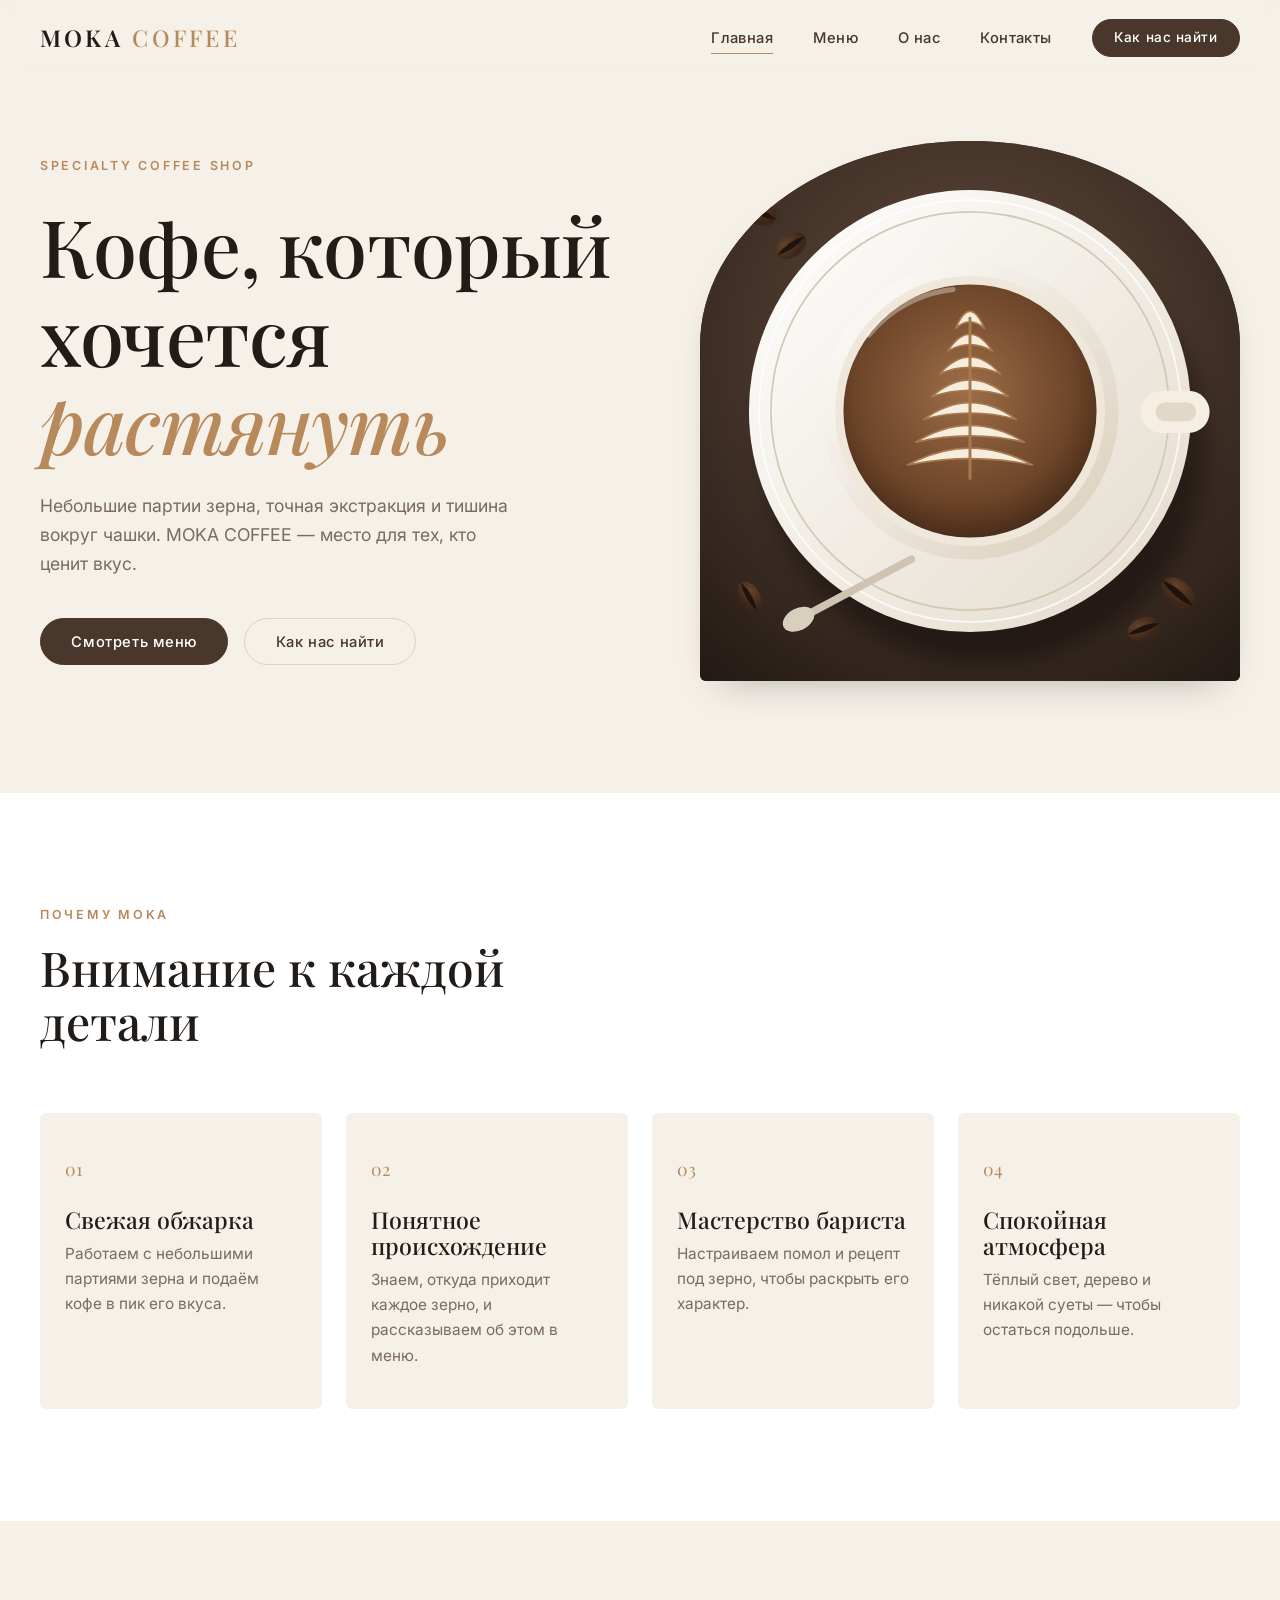
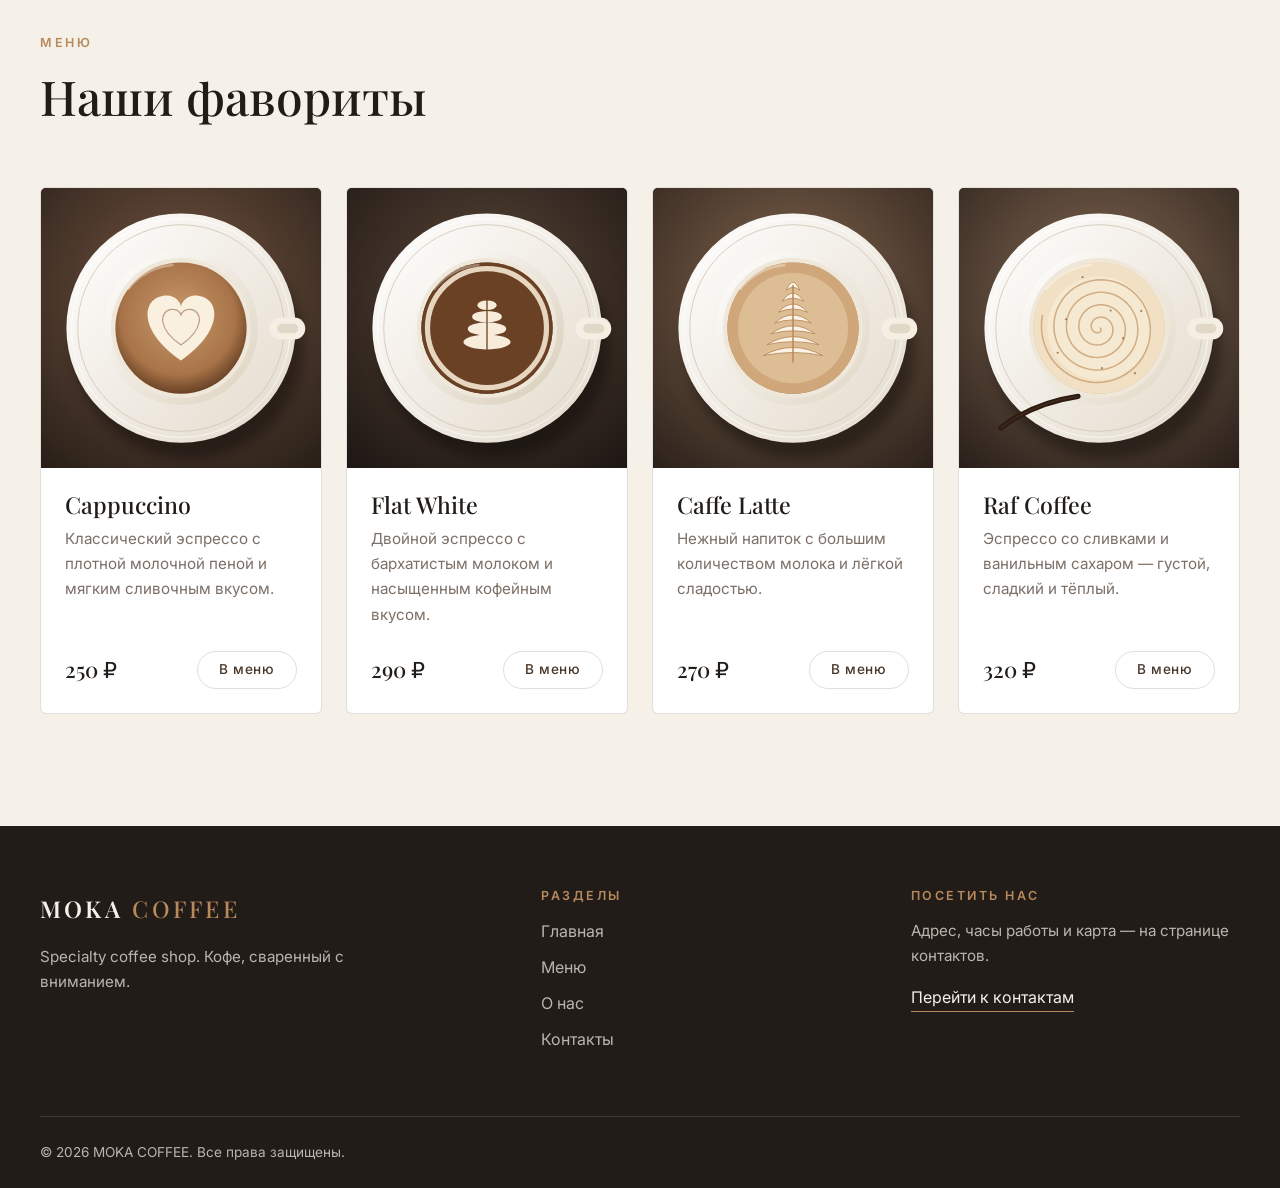
==== index.html @ dadce704 "Initial commit" ====
<!DOCTYPE html>
<html lang="ru">
<head>
  <meta charset="UTF-8">
  <meta name="viewport" content="width=device-width, initial-scale=1">
  <title>MOKA COFFEE — specialty coffee shop</title>
  <meta name="description" content="MOKA COFFEE — кофейня specialty-кофе: свежая обжарка, внимательные бариста и спокойная атмосфера.">
  <meta name="theme-color" content="#F5F0E8">
  <link rel="preconnect" href="https://fonts.googleapis.com">
  <link rel="preconnect" href="https://fonts.gstatic.com" crossorigin>
  <link href="https://fonts.googleapis.com/css2?family=Inter:wght@400;500;600&family=Playfair+Display:ital,wght@0,500;0,600;1,500&display=swap" rel="stylesheet">
  <link rel="stylesheet" href="css/style.css">
  <script src="js/main.js" defer></script>
</head>
<body>
  <a class="skip-link" href="#main">Перейти к содержимому</a>

  <header class="site-header" id="site-header">
    <div class="container header__inner">
      <a class="logo" href="index.html" aria-label="MOKA COFFEE — на главную">MOKA<span>COFFEE</span></a>

      <button class="nav-toggle" id="nav-toggle" type="button" aria-expanded="false" aria-controls="site-nav" aria-label="Открыть меню навигации">
        <span class="nav-toggle__bar" aria-hidden="true"></span>
        <span class="nav-toggle__bar" aria-hidden="true"></span>
      </button>

      <nav class="site-nav" id="site-nav" aria-label="Основная навигация">
        <ul class="site-nav__list">
          <li><a class="site-nav__link" href="index.html" aria-current="page">Главная</a></li>
          <li><a class="site-nav__link" href="menu.html">Меню</a></li>
          <li><a class="site-nav__link" href="about.html">О нас</a></li>
          <li><a class="site-nav__link" href="contacts.html">Контакты</a></li>
        </ul>
        <a class="btn btn--small site-nav__cta" href="contacts.html">Как нас найти</a>
      </nav>
    </div>
  </header>

  <main id="main">
    <section class="hero" aria-labelledby="hero-title">
      <div class="container hero__inner">
        <div class="hero__content">
          <p class="eyebrow hero__anim hero__anim--0">Specialty coffee shop</p>
          <h1 class="hero__title hero__anim hero__anim--1" id="hero-title">Кофе, который<br>хочется <em>растянуть</em></h1>
          <p class="hero__text hero__anim hero__anim--2">Небольшие партии зерна, точная экстракция и тишина вокруг чашки. MOKA COFFEE — место для тех, кто ценит вкус.</p>
          <div class="hero__actions hero__anim hero__anim--3">
            <a class="btn" href="menu.html">Смотреть меню</a>
            <a class="btn btn--ghost" href="contacts.html">Как нас найти</a>
          </div>
        </div>
        <figure class="hero__media hero__anim hero__anim--2">
          <img src="assets/images/hero-coffee.svg" width="640" height="640" alt="Чашка кофе с латте-артом, вид сверху" fetchpriority="high">
        </figure>
      </div>
    </section>

    <section class="section features" aria-labelledby="features-title">
      <div class="container">
        <header class="section__head" data-reveal>
          <p class="eyebrow">Почему MOKA</p>
          <h2 class="section__title" id="features-title">Внимание к каждой детали</h2>
        </header>

        <ul class="features__grid">
          <li class="feature-card" data-reveal>
            <span class="feature-card__num" aria-hidden="true">01</span>
            <h3 class="feature-card__title">Свежая обжарка</h3>
            <p class="feature-card__text">Работаем с небольшими партиями зерна и подаём кофе в пик его вкуса.</p>
          </li>
          <li class="feature-card" data-reveal>
            <span class="feature-card__num" aria-hidden="true">02</span>
            <h3 class="feature-card__title">Понятное происхождение</h3>
            <p class="feature-card__text">Знаем, откуда приходит каждое зерно, и рассказываем об этом в меню.</p>
          </li>
          <li class="feature-card" data-reveal>
            <span class="feature-card__num" aria-hidden="true">03</span>
            <h3 class="feature-card__title">Мастерство бариста</h3>
            <p class="feature-card__text">Настраиваем помол и рецепт под зерно, чтобы раскрыть его характер.</p>
          </li>
          <li class="feature-card" data-reveal>
            <span class="feature-card__num" aria-hidden="true">04</span>
            <h3 class="feature-card__title">Спокойная атмосфера</h3>
            <p class="feature-card__text">Тёплый свет, дерево и никакой суеты — чтобы остаться подольше.</p>
          </li>
        </ul>
      </div>
    </section>

    <section class="section favorites" aria-labelledby="favorites-title">
      <div class="container">
        <header class="section__head" data-reveal>
          <p class="eyebrow">Меню</p>
          <h2 class="section__title" id="favorites-title">Наши фавориты</h2>
        </header>

        <ul class="favorites__grid">
          <li class="drink-card" data-reveal>
            <figure class="drink-card__media">
              <img src="assets/images/cappuccino.svg" width="480" height="480" loading="lazy" alt="Капучино с сердечком из молочной пены, вид сверху">
            </figure>
            <div class="drink-card__body">
              <h3 class="drink-card__title">Cappuccino</h3>
              <p class="drink-card__text">Классический эспрессо с плотной молочной пеной и мягким сливочным вкусом.</p>
              <div class="drink-card__footer">
                <p class="drink-card__price"><span class="visually-hidden">Цена: </span>250&nbsp;₽</p>
                <a class="btn btn--small btn--ghost" href="menu.html" aria-label="В меню: Cappuccino">В меню</a>
              </div>
            </div>
          </li>
          <li class="drink-card" data-reveal>
            <figure class="drink-card__media">
              <img src="assets/images/flat-white.svg" width="480" height="480" loading="lazy" alt="Флэт уайт с тюльпаном из молочной пены, вид сверху">
            </figure>
            <div class="drink-card__body">
              <h3 class="drink-card__title">Flat White</h3>
              <p class="drink-card__text">Двойной эспрессо с бархатистым молоком и насыщенным кофейным вкусом.</p>
              <div class="drink-card__footer">
                <p class="drink-card__price"><span class="visually-hidden">Цена: </span>290&nbsp;₽</p>
                <a class="btn btn--small btn--ghost" href="menu.html" aria-label="В меню: Flat White">В меню</a>
              </div>
            </div>
          </li>
          <li class="drink-card" data-reveal>
            <figure class="drink-card__media">
              <img src="assets/images/caffe-latte.svg" width="480" height="480" loading="lazy" alt="Кофе латте с рисунком из молочной пены, вид сверху">
            </figure>
            <div class="drink-card__body">
              <h3 class="drink-card__title">Caffe Latte</h3>
              <p class="drink-card__text">Нежный напиток с большим количеством молока и лёгкой сладостью.</p>
              <div class="drink-card__footer">
                <p class="drink-card__price"><span class="visually-hidden">Цена: </span>270&nbsp;₽</p>
                <a class="btn btn--small btn--ghost" href="menu.html" aria-label="В меню: Caffe Latte">В меню</a>
              </div>
            </div>
          </li>
          <li class="drink-card" data-reveal>
            <figure class="drink-card__media">
              <img src="assets/images/raf-coffee.svg" width="480" height="480" loading="lazy" alt="Раф кофе со сливочной пеной и ванилью, вид сверху">
            </figure>
            <div class="drink-card__body">
              <h3 class="drink-card__title">Raf Coffee</h3>
              <p class="drink-card__text">Эспрессо со сливками и ванильным сахаром — густой, сладкий и тёплый.</p>
              <div class="drink-card__footer">
                <p class="drink-card__price"><span class="visually-hidden">Цена: </span>320&nbsp;₽</p>
                <a class="btn btn--small btn--ghost" href="menu.html" aria-label="В меню: Raf Coffee">В меню</a>
              </div>
            </div>
          </li>
        </ul>
      </div>
    </section>
  </main>

  <footer class="site-footer">
    <div class="container footer__grid">
      <div class="footer__brand">
        <a class="logo logo--light" href="index.html" aria-label="MOKA COFFEE — на главную">MOKA<span>COFFEE</span></a>
        <p class="footer__text">Specialty coffee shop. Кофе, сваренный с вниманием.</p>
      </div>
      <nav class="footer__nav" aria-label="Навигация в подвале">
        <h2 class="footer__title">Разделы</h2>
        <ul class="footer__list">
          <li><a href="index.html">Главная</a></li>
          <li><a href="menu.html">Меню</a></li>
          <li><a href="about.html">О нас</a></li>
          <li><a href="contacts.html">Контакты</a></li>
        </ul>
      </nav>
      <div class="footer__contact">
        <h2 class="footer__title">Посетить нас</h2>
        <p class="footer__text">Адрес, часы работы и карта — на странице контактов.</p>
        <a class="footer__link" href="contacts.html">Перейти к контактам</a>
      </div>
    </div>
    <div class="container footer__bottom">
      <p>&copy; 2026 MOKA COFFEE. Все права защищены.</p>
    </div>
  </footer>
</body>
</html>
---- css/style.css ----
/* ==========================================================
   MOKA COFFEE — общая дизайн-система
   1. Токены  2. Базовые стили  3. Компоненты  4. Шапка
   5. Hero  6. Преимущества, фавориты, меню, корзина  7. Подвал  8. Адаптив
   ========================================================== */

/* 1. Токены */
:root {
  --color-bg: #F5F0E8;
  --color-primary: #49372B;
  --color-dark: #211C18;
  --color-accent: #B8895B;
  --color-white: #FFFFFF;
  --color-muted: rgba(73, 55, 43, 0.72);
  --color-line: rgba(73, 55, 43, 0.16);
  --color-error: #9B3B2E;

  --font-heading: "Playfair Display", Georgia, serif;
  --font-body: "Inter", system-ui, -apple-system, "Segoe UI", sans-serif;

  --space-1: 0.5rem;
  --space-2: 1rem;
  --space-3: 1.5rem;
  --space-4: 2.5rem;
  --space-5: 4rem;
  --space-6: 7rem;

  --radius: 6px;
  --container: 1200px;
  --header-h: 76px;
  --ease: cubic-bezier(0.22, 0.61, 0.36, 1);
  --shadow-soft: 0 18px 40px -22px rgba(33, 28, 24, 0.35);
}

/* 2. Базовые стили */
*, *::before, *::after { box-sizing: border-box; }

html { scroll-behavior: smooth; scroll-padding-top: var(--header-h); }

body {
  margin: 0;
  font-family: var(--font-body);
  font-size: 1rem;
  line-height: 1.65;
  color: var(--color-primary);
  background: var(--color-bg);
  -webkit-font-smoothing: antialiased;
}

body.nav-open,
body.cart-open { overflow: hidden; }

img { display: block; max-width: 100%; height: auto; }
ul { margin: 0; padding: 0; list-style: none; }
h1, h2, h3, p, figure { margin: 0; }
a { color: inherit; text-decoration: none; }

h1, h2, h3 {
  font-family: var(--font-heading);
  font-weight: 500;
  line-height: 1.12;
  color: var(--color-dark);
}

:focus-visible {
  outline: 2px solid var(--color-accent);
  outline-offset: 3px;
  border-radius: 2px;
}

.container {
  width: min(100% - 2.5rem, var(--container));
  margin-inline: auto;
}

.skip-link {
  position: absolute;
  left: var(--space-2);
  top: -4rem;
  z-index: 200;
  padding: 0.7rem 1.1rem;
  background: var(--color-dark);
  color: var(--color-white);
  border-radius: var(--radius);
  transition: top 0.2s var(--ease);
}
.skip-link:focus { top: var(--space-2); }

/* 3. Компоненты */
.visually-hidden {
  position: absolute;
  width: 1px;
  height: 1px;
  margin: -1px;
  padding: 0;
  overflow: hidden;
  clip-path: inset(50%);
  white-space: nowrap;
  border: 0;
}

.eyebrow {
  font-size: 0.78rem;
  font-weight: 600;
  letter-spacing: 0.22em;
  text-transform: uppercase;
  color: var(--color-accent);
}

.btn {
  display: inline-flex;
  align-items: center;
  justify-content: center;
  padding: 0.95rem 1.9rem;
  font: 500 0.92rem/1 var(--font-body);
  letter-spacing: 0.04em;
  color: var(--color-white);
  background: var(--color-primary);
  border: 1px solid var(--color-primary);
  border-radius: 999px;
  cursor: pointer;
  transition: background-color 0.3s var(--ease), border-color 0.3s var(--ease), color 0.3s var(--ease), transform 0.3s var(--ease);
}
.btn:hover { background: var(--color-dark); border-color: var(--color-dark); transform: translateY(-2px); }

.btn--ghost { color: var(--color-primary); background: transparent; border-color: var(--color-line); }
.btn--ghost:hover { color: var(--color-white); background: var(--color-primary); border-color: var(--color-primary); }

.btn--small { padding: 0.7rem 1.35rem; font-size: 0.85rem; }
.btn--block { width: 100%; }
.btn.is-added { color: var(--color-dark); background: var(--color-accent); border-color: var(--color-accent); }

.link-button {
  padding: 0.5rem;
  font: 500 0.88rem/1.2 var(--font-body);
  color: var(--color-muted);
  text-decoration: underline;
  text-underline-offset: 3px;
  background: none;
  border: 0;
  cursor: pointer;
  transition: color 0.3s var(--ease);
}
.link-button:hover { color: var(--color-dark); }

.section { padding-block: var(--space-6); }
.section__head { max-width: 34rem; margin-bottom: var(--space-5); }
.section__title { margin-top: var(--space-2); font-size: clamp(2rem, 4vw, 3rem); }

/* Появление при прокрутке (класс .js ставит main.js) */
.js [data-reveal] {
  opacity: 0;
  transform: translateY(24px);
  transition: opacity 0.8s var(--ease), transform 0.8s var(--ease);
}
.js [data-reveal].is-visible {
  opacity: 1;
  transform: none;
  transition: opacity 0.8s var(--ease), transform 0.4s var(--ease), border-color 0.4s var(--ease), box-shadow 0.4s var(--ease);
}

/* 4. Шапка */
.site-header {
  position: sticky;
  top: 0;
  z-index: 100;
  background: rgba(245, 240, 232, 0.96);
  border-bottom: 1px solid transparent;
  transition: border-color 0.3s var(--ease), box-shadow 0.3s var(--ease);
}
/* backdrop-filter создаёт containing block для fixed-потомков, поэтому только на десктопе (там мобильного оверлея нет) */
@media (min-width: 861px) {
  .site-header {
    background: rgba(245, 240, 232, 0.88);
    backdrop-filter: blur(10px);
    -webkit-backdrop-filter: blur(10px);
  }
}
.site-header.is-scrolled { border-bottom-color: var(--color-line); box-shadow: 0 8px 24px -20px rgba(33, 28, 24, 0.4); }

.header__inner {
  display: flex;
  align-items: center;
  justify-content: space-between;
  min-height: var(--header-h);
}

.logo {
  font-family: var(--font-heading);
  font-size: 1.45rem;
  font-weight: 600;
  letter-spacing: 0.14em;
  color: var(--color-dark);
  margin-right: auto;
}
.logo span { margin-left: 0.4em; font-weight: 500; color: var(--color-accent); }
.logo--light { color: var(--color-bg); }

.site-nav { display: flex; align-items: center; gap: var(--space-4); }
.site-nav__list { display: flex; gap: var(--space-4); }

.site-nav__link {
  position: relative;
  padding-block: 0.4rem;
  font-size: 0.92rem;
  font-weight: 500;
  letter-spacing: 0.03em;
}
.site-nav__link::after {
  content: "";
  position: absolute;
  left: 0; right: 0; bottom: 0;
  height: 1px;
  background: var(--color-accent);
  transform: scaleX(0);
  transform-origin: left;
  transition: transform 0.35s var(--ease);
}
.site-nav__link:hover::after,
.site-nav__link[aria-current="page"]::after { transform: scaleX(1); }

.nav-toggle {
  display: none;
  position: relative;
  z-index: 120;
  width: 44px;
  height: 44px;
  padding: 0;
  background: transparent;
  border: 0;
  cursor: pointer;
}
.nav-toggle__bar {
  position: absolute;
  left: 11px;
  width: 22px;
  height: 2px;
  background: var(--color-dark);
  transition: transform 0.35s var(--ease);
}
.nav-toggle__bar:nth-child(1) { top: 17px; }
.nav-toggle__bar:nth-child(2) { top: 25px; }
.nav-toggle[aria-expanded="true"] .nav-toggle__bar:nth-child(1) { transform: translateY(4px) rotate(45deg); }
.nav-toggle[aria-expanded="true"] .nav-toggle__bar:nth-child(2) { transform: translateY(-4px) rotate(-45deg); }

/* 5. Hero */
.hero { padding-block: var(--space-5) var(--space-6); }

.hero__inner {
  display: grid;
  grid-template-columns: 1.05fr 0.95fr;
  align-items: center;
  gap: var(--space-5);
}

.hero__title { margin-top: var(--space-3); font-size: clamp(2.8rem, 6.2vw, 5.2rem); letter-spacing: -0.01em; }
.hero__title em { font-style: italic; color: var(--color-accent); }

.hero__text { max-width: 30rem; margin-top: var(--space-3); font-size: 1.1rem; color: var(--color-muted); }
.hero__actions { display: flex; flex-wrap: wrap; gap: var(--space-2); margin-top: var(--space-4); }

.hero__media {
  overflow: hidden;
  aspect-ratio: 1 / 1;
  background: var(--color-primary);
  border-radius: 50% 50% var(--radius) var(--radius) / 38% 38% var(--radius) var(--radius);
  box-shadow: var(--shadow-soft);
}
.hero__media img { width: 100%; height: 100%; object-fit: cover; transition: transform 1.2s var(--ease); }
.hero__media:hover img { transform: scale(1.04); }

.hero__anim { animation: rise 0.9s var(--ease) both; }
.hero__anim--0 { animation-delay: 0.05s; }
.hero__anim--1 { animation-delay: 0.15s; }
.hero__anim--2 { animation-delay: 0.3s; }
.hero__anim--3 { animation-delay: 0.45s; }

@keyframes rise {
  from { opacity: 0; transform: translateY(28px); }
  to { opacity: 1; transform: none; }
}

/* 6. Преимущества */
.features { background: var(--color-white); }

.features__grid,
.favorites__grid,
.menu__grid {
  display: grid;
  grid-template-columns: repeat(4, 1fr);
  gap: var(--space-3);
}

.feature-card {
  padding: var(--space-4) var(--space-3);
  background: var(--color-bg);
  border: 1px solid transparent;
  border-radius: var(--radius);
  transition: transform 0.4s var(--ease), border-color 0.4s var(--ease), box-shadow 0.4s var(--ease);
}
.feature-card:hover { transform: translateY(-6px); border-color: var(--color-accent); box-shadow: var(--shadow-soft); }

.feature-card__num { display: block; margin-bottom: var(--space-3); font-family: var(--font-heading); font-size: 1.1rem; color: var(--color-accent); }
.feature-card__title { margin-bottom: var(--space-1); font-size: 1.45rem; }
.feature-card__text { font-size: 0.96rem; color: var(--color-muted); }

/* 6.1 Наши фавориты */
.drink-card {
  display: flex;
  flex-direction: column;
  overflow: hidden;
  background: var(--color-white);
  border: 1px solid var(--color-line);
  border-radius: var(--radius);
  transition: transform 0.4s var(--ease), border-color 0.4s var(--ease), box-shadow 0.4s var(--ease);
}
.drink-card:hover,
.drink-card:focus-within { transform: translateY(-6px); border-color: var(--color-accent); box-shadow: var(--shadow-soft); }

.drink-card__media { overflow: hidden; aspect-ratio: 1 / 1; background: var(--color-primary); }
.drink-card__media img { width: 100%; height: 100%; object-fit: cover; transition: transform 0.9s var(--ease); }
.drink-card:hover .drink-card__media img,
.drink-card:focus-within .drink-card__media img { transform: scale(1.06); }

.drink-card__body { display: flex; flex: 1; flex-direction: column; padding: var(--space-3); }
.drink-card__title { font-size: 1.45rem; }
.drink-card__text { margin-top: var(--space-1); font-size: 0.95rem; color: var(--color-muted); }

.drink-card__footer { display: flex; align-items: center; justify-content: space-between; gap: var(--space-2); margin-top: auto; padding-top: var(--space-3); }
.drink-card__price { font-family: var(--font-heading); font-size: 1.35rem; font-weight: 500; color: var(--color-dark); }

/* 6.2 Страница меню */
.drink-card[hidden] { display: none; }
.drink-card.is-entering { animation: rise 0.55s var(--ease) both; }

.page-hero { padding-block: var(--space-5) var(--space-3); }
.page-hero__title { margin-top: var(--space-3); font-size: clamp(2.6rem, 6vw, 4.6rem); letter-spacing: -0.01em; }
.page-hero__text { max-width: 34rem; margin-top: var(--space-3); font-size: 1.1rem; color: var(--color-muted); }

.menu.section { padding-top: var(--space-3); }

.filters { display: flex; flex-wrap: wrap; gap: 0.75rem; }
.filter-btn {
  padding: 0.75rem 1.4rem;
  font: 500 0.88rem/1 var(--font-body);
  letter-spacing: 0.03em;
  color: var(--color-primary);
  background: transparent;
  border: 1px solid var(--color-line);
  border-radius: 999px;
  cursor: pointer;
  transition: background-color 0.3s var(--ease), border-color 0.3s var(--ease), color 0.3s var(--ease);
}
.filter-btn:hover { border-color: var(--color-accent); }
.filter-btn[aria-pressed="true"] { color: var(--color-white); background: var(--color-primary); border-color: var(--color-primary); }

.menu__status { margin-block: var(--space-3) var(--space-4); font-size: 0.9rem; color: var(--color-muted); }

.menu__grid .drink-card__media { position: relative; }
.drink-card__tag {
  position: absolute;
  top: var(--space-2);
  left: var(--space-2);
  padding: 0.35rem 0.8rem;
  font-size: 0.72rem;
  font-weight: 600;
  letter-spacing: 0.12em;
  text-transform: uppercase;
  color: var(--color-dark);
  background: rgba(245, 240, 232, 0.92);
  border-radius: 999px;
}
.drink-card__add { min-width: 8.5rem; }

/* 6.3 Кнопка корзины в шапке */
.cart-toggle {
  position: relative;
  display: inline-flex;
  align-items: center;
  justify-content: center;
  width: 44px;
  height: 44px;
  margin-left: var(--space-1);
  color: var(--color-dark);
  background: transparent;
  border: 0;
  border-radius: 50%;
  cursor: pointer;
  transition: background-color 0.3s var(--ease);
}
.cart-toggle:hover { background: rgba(73, 55, 43, 0.08); }
.cart-toggle__count {
  position: absolute;
  top: 1px;
  right: -2px;
  min-width: 20px;
  height: 20px;
  padding-inline: 5px;
  font: 600 0.7rem/20px var(--font-body);
  text-align: center;
  color: var(--color-white);
  background: var(--color-dark);
  border-radius: 999px;
}
.cart-toggle__count.is-bump { animation: bump 0.4s var(--ease); }

@keyframes bump {
  0% { transform: scale(1); }
  40% { transform: scale(1.3); }
  100% { transform: scale(1); }
}

/* 6.4 Боковая панель корзины */
.cart-overlay {
  position: fixed;
  inset: 0;
  z-index: 290;
  background: rgba(33, 28, 24, 0.5);
  opacity: 0;
  visibility: hidden;
  transition: opacity 0.35s var(--ease), visibility 0s linear 0.35s;
}

.cart {
  position: fixed;
  top: 0;
  right: 0;
  bottom: 0;
  z-index: 300;
  display: flex;
  flex-direction: column;
  width: min(100%, 440px);
  background: var(--color-bg);
  box-shadow: -24px 0 48px -28px rgba(33, 28, 24, 0.5);
  transform: translateX(100%);
  visibility: hidden;
  transition: transform 0.45s var(--ease), visibility 0s linear 0.45s;
}

body.cart-open .cart-overlay { opacity: 1; visibility: visible; transition-delay: 0s; }
body.cart-open .cart { transform: none; visibility: visible; transition-delay: 0s; }

.cart__header { display: flex; align-items: center; justify-content: space-between; padding: var(--space-2) var(--space-3); border-bottom: 1px solid var(--color-line); }
.cart__title { font-size: 1.7rem; }
.cart__subtitle { margin-bottom: var(--space-2); font-size: 1.6rem; }
.cart__subtitle:focus { outline: none; }

.cart__close {
  display: inline-flex;
  align-items: center;
  justify-content: center;
  width: 44px;
  height: 44px;
  color: var(--color-dark);
  background: transparent;
  border: 0;
  border-radius: 50%;
  cursor: pointer;
  transition: background-color 0.3s var(--ease);
}
.cart__close:hover { background: rgba(73, 55, 43, 0.08); }

.cart__view { display: flex; flex: 1; flex-direction: column; min-height: 0; }
.cart__view[hidden] { display: none; }

.cart__notice { margin: var(--space-2) var(--space-3) 0; padding: 0.8rem 1rem; font-size: 0.85rem; color: var(--color-dark); background: var(--color-white); border-left: 3px solid var(--color-accent); border-radius: var(--radius); }

.cart__body { flex: 1; padding: var(--space-3); overflow-y: auto; overscroll-behavior: contain; }
.cart__footer { display: grid; gap: var(--space-1); padding: var(--space-3); background: var(--color-white); border-top: 1px solid var(--color-line); }
.cart__footer[hidden] { display: none; }

.cart__total { display: flex; align-items: baseline; justify-content: space-between; margin-bottom: var(--space-1); }
.cart__total strong { font-family: var(--font-heading); font-size: 1.6rem; font-weight: 500; color: var(--color-dark); }

.cart__list[hidden], .cart__empty[hidden] { display: none; }
.cart__empty { padding-block: var(--space-5); text-align: center; }
.cart__empty-title { font-family: var(--font-heading); font-size: 1.5rem; color: var(--color-dark); }
.cart__empty-text { margin-block: var(--space-1) var(--space-3); color: var(--color-muted); }

.cart-item { display: grid; grid-template-columns: 72px 1fr auto; gap: var(--space-2); align-items: start; padding-block: var(--space-2); border-bottom: 1px solid var(--color-line); }
.cart-item:first-child { padding-top: 0; }
.cart-item__img { width: 72px; height: 72px; object-fit: cover; border-radius: var(--radius); }
.cart-item__name { font-family: var(--font-heading); font-size: 1.15rem; line-height: 1.2; color: var(--color-dark); }
.cart-item__price { margin-top: 0.15rem; font-size: 0.85rem; color: var(--color-muted); }
.cart-item__controls { display: flex; align-items: center; gap: 0.5rem; margin-top: 0.6rem; }
.cart-item__qty { min-width: 1.6rem; font-weight: 600; text-align: center; }
.cart-item__side { display: flex; flex-direction: column; align-items: flex-end; gap: 0.35rem; }
.cart-item__sum { font-family: var(--font-heading); font-size: 1.1rem; color: var(--color-dark); white-space: nowrap; }
.cart-item__remove { padding: 0.25rem; font: 500 0.8rem/1.2 var(--font-body); color: var(--color-muted); text-decoration: underline; text-underline-offset: 3px; background: none; border: 0; cursor: pointer; transition: color 0.3s var(--ease); }
.cart-item__remove:hover { color: var(--color-error); }

.qty-btn { width: 32px; height: 32px; padding: 0; font: 500 1.1rem/1 var(--font-body); color: var(--color-primary); background: transparent; border: 1px solid var(--color-line); border-radius: 50%; cursor: pointer; transition: background-color 0.3s var(--ease), color 0.3s var(--ease), border-color 0.3s var(--ease); }
.qty-btn:hover:not(:disabled) { color: var(--color-white); background: var(--color-primary); border-color: var(--color-primary); }
.qty-btn:disabled { opacity: 0.35; cursor: not-allowed; }

.checkout { display: flex; flex: 1; flex-direction: column; min-height: 0; }
.checkout__lead { color: var(--color-muted); }
.checkout__sum { display: flex; align-items: baseline; justify-content: space-between; margin-block: var(--space-3); padding-block: var(--space-2); border-block: 1px solid var(--color-line); }
.checkout__sum strong { font-family: var(--font-heading); font-size: 1.4rem; font-weight: 500; color: var(--color-dark); }

.field__label { display: block; margin-bottom: 0.4rem; font-size: 0.85rem; font-weight: 600; color: var(--color-dark); }
.field__input { width: 100%; padding: 0.9rem 1rem; font: inherit; color: var(--color-dark); background: var(--color-white); border: 1px solid var(--color-line); border-radius: var(--radius); }
.field__input[aria-invalid="true"] { border-color: var(--color-error); }
.field__error { min-height: 1.4rem; margin-top: 0.35rem; font-size: 0.85rem; color: var(--color-error); }

.success { display: flex; flex-direction: column; align-items: center; text-align: center; }
.success__icon { display: inline-flex; align-items: center; justify-content: center; width: 64px; height: 64px; margin-block: var(--space-2); color: var(--color-white); background: var(--color-primary); border-radius: 50%; }
.success__text { color: var(--color-muted); }
.success__number { display: grid; gap: 0.2rem; margin-block: var(--space-3); font-size: 0.85rem; color: var(--color-muted); }
.success__number strong { font-family: var(--font-heading); font-size: 1.8rem; font-weight: 500; letter-spacing: 0.06em; color: var(--color-accent); }
.success__list { width: 100%; margin-bottom: var(--space-2); padding-block: var(--space-2); text-align: left; border-block: 1px solid var(--color-line); }
.success__list li { padding-block: 0.3rem; font-size: 0.92rem; }
.success .cart__total { width: 100%; }
.success__note { margin-top: var(--space-2); font-size: 0.82rem; color: var(--color-muted); }

/* 7. Подвал */
.site-footer { padding-top: var(--space-5); color: rgba(245, 240, 232, 0.72); background: var(--color-dark); }

.footer__grid { display: grid; grid-template-columns: 1.4fr 1fr 1fr; gap: var(--space-4); padding-bottom: var(--space-5); }
.footer__text { max-width: 22rem; margin-top: var(--space-2); font-size: 0.95rem; }
.footer__title { margin-bottom: var(--space-2); font: 600 0.78rem/1 var(--font-body); letter-spacing: 0.2em; text-transform: uppercase; color: var(--color-accent); }
.footer__title + .footer__text { margin-top: 0; }
.footer__list { display: grid; gap: 0.6rem; }
.footer__list a, .footer__link { transition: color 0.3s var(--ease); }
.footer__list a:hover, .footer__link:hover { color: var(--color-accent); }
.footer__link { display: inline-block; margin-top: var(--space-2); color: var(--color-bg); border-bottom: 1px solid var(--color-accent); }

.footer__bottom { padding-block: var(--space-3); font-size: 0.85rem; border-top: 1px solid rgba(245, 240, 232, 0.14); }

/* 8. Адаптив */
@media (max-width: 1024px) {
  .features__grid,
  .favorites__grid,
  .menu__grid { grid-template-columns: repeat(2, 1fr); }
}

@media (max-width: 860px) {
  .nav-toggle { display: block; }

  .site-nav {
    position: fixed;
    inset: 0;
    z-index: 110;
    flex-direction: column;
    justify-content: center;
    gap: var(--space-4);
    padding: var(--space-5) var(--space-3);
    background: var(--color-bg);
    visibility: hidden;
    opacity: 0;
    transform: translateY(-12px);
    transition: opacity 0.35s var(--ease), transform 0.35s var(--ease), visibility 0s linear 0.35s;
  }
  .site-nav.is-open { visibility: visible; opacity: 1; transform: none; transition-delay: 0s; }

  .site-nav__list { flex-direction: column; align-items: center; gap: var(--space-3); }
  .site-nav__link { font-family: var(--font-heading); font-size: 2rem; font-weight: 500; }

  .hero { padding-block: var(--space-4) var(--space-5); }
  .hero__inner { grid-template-columns: 1fr; gap: var(--space-4); }
  .hero__media { max-width: 460px; margin-inline: auto; width: 100%; }

  .section { padding-block: var(--space-5); }
  .footer__grid { grid-template-columns: 1fr 1fr; }
  .footer__brand { grid-column: 1 / -1; }
}

@media (max-width: 560px) {
  .features__grid,
  .favorites__grid,
  .menu__grid { grid-template-columns: 1fr; }
  .footer__grid { grid-template-columns: 1fr; }
  .hero__actions .btn { flex: 1 1 100%; }

  .filters { flex-wrap: nowrap; margin-inline: -1.25rem; padding: 0.25rem 1.25rem; overflow-x: auto; scrollbar-width: none; }
  .filters::-webkit-scrollbar { display: none; }
  .filter-btn { flex: 0 0 auto; }

  .cart__header, .cart__body, .cart__footer { padding-inline: var(--space-2); }
  .cart__notice { margin-inline: var(--space-2); }
  .cart-item { grid-template-columns: 60px 1fr auto; }
  .cart-item__img { width: 60px; height: 60px; }
}

@media (prefers-reduced-motion: reduce) {
  html { scroll-behavior: auto; }
  *, *::before, *::after { animation: none !important; transition-duration: 0.01ms !important; }
  .js [data-reveal] { opacity: 1; transform: none; }
}
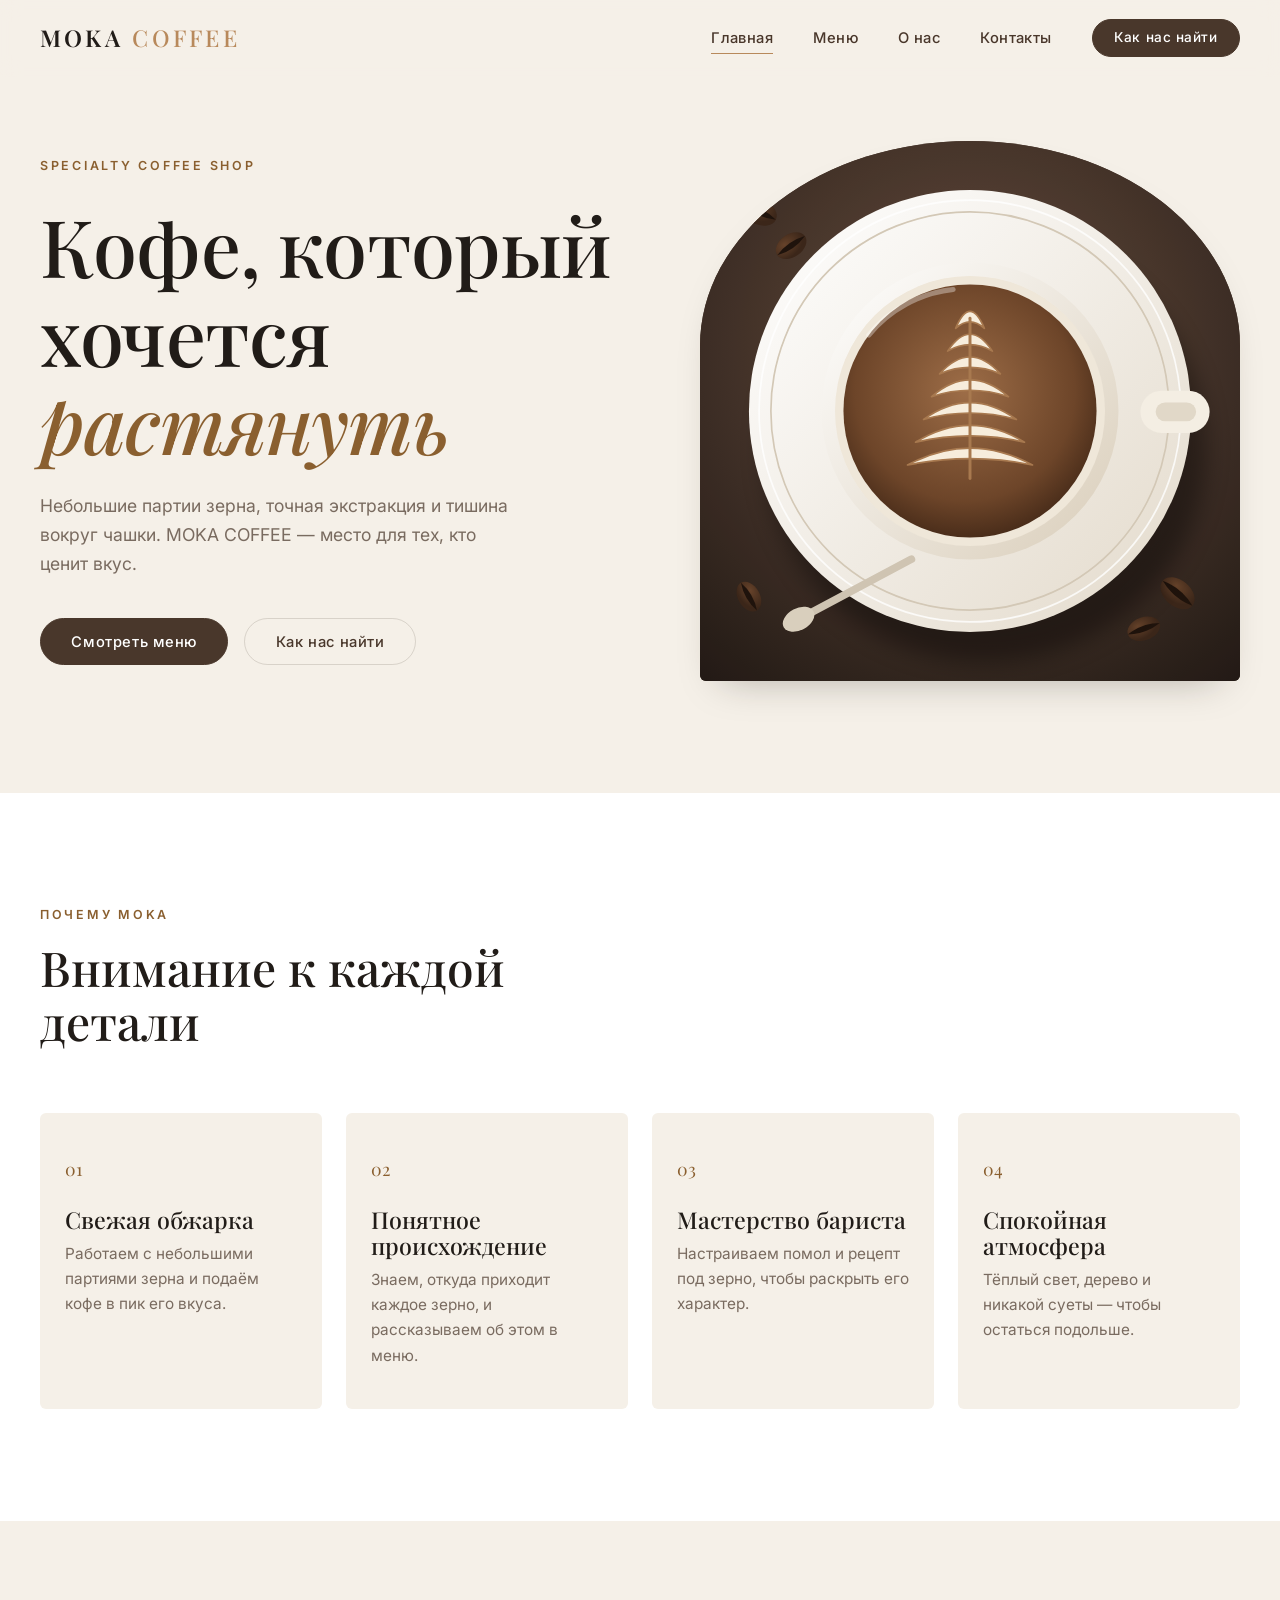
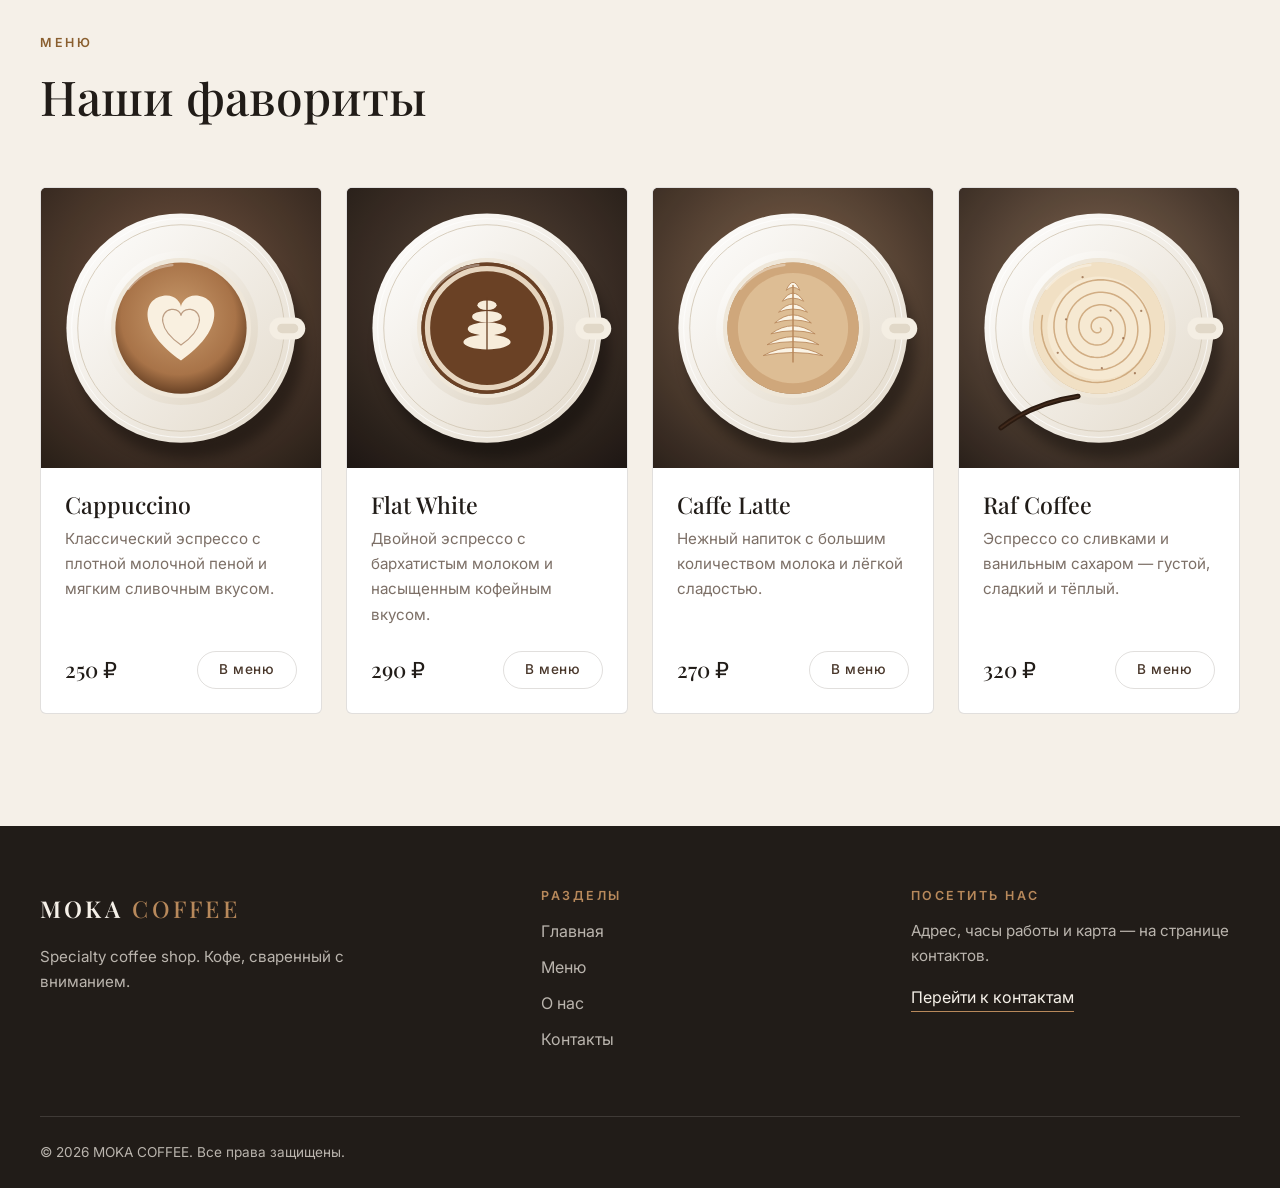
==== commit 6c12c3c1: "Improve SEO and accessibility" ====
--- a/index.html
+++ b/index.html
@@ -4,8 +4,22 @@
   <meta charset="UTF-8">
   <meta name="viewport" content="width=device-width, initial-scale=1">
   <title>MOKA COFFEE — specialty coffee shop</title>
-  <meta name="description" content="MOKA COFFEE — кофейня specialty-кофе: свежая обжарка, внимательные бариста и спокойная атмосфера.">
+  <meta name="description" content="MOKA COFFEE — кофейня specialty-кофе: небольшие партии зерна, точная экстракция, внимательные бариста и спокойная атмосфера.">
   <meta name="theme-color" content="#F5F0E8">
+  <link rel="canonical" href="https://unithyy.github.io/coffee/">
+  <link rel="icon" href="assets/images/favicon.svg" type="image/svg+xml">
+  <meta property="og:type" content="website">
+  <meta property="og:site_name" content="MOKA COFFEE">
+  <meta property="og:locale" content="ru_RU">
+  <meta property="og:title" content="MOKA COFFEE — specialty coffee shop">
+  <meta property="og:description" content="MOKA COFFEE — кофейня specialty-кофе: небольшие партии зерна, точная экстракция, внимательные бариста и спокойная атмосфера.">
+  <meta property="og:url" content="https://unithyy.github.io/coffee/">
+  <meta property="og:image" content="https://unithyy.github.io/coffee/assets/images/og-cover.png">
+  <meta property="og:image:width" content="1200">
+  <meta property="og:image:height" content="630">
+  <meta property="og:image:alt" content="MOKA COFFEE — specialty coffee shop: чашка кофе с латте-артом">
+  <meta name="twitter:card" content="summary_large_image">
+  <meta name="twitter:image" content="https://unithyy.github.io/coffee/assets/images/og-cover.png">
   <link rel="preconnect" href="https://fonts.googleapis.com">
   <link rel="preconnect" href="https://fonts.gstatic.com" crossorigin>
   <link href="https://fonts.googleapis.com/css2?family=Inter:wght@400;500;600&family=Playfair+Display:ital,wght@0,500;0,600;1,500&display=swap" rel="stylesheet">
--- a/css/style.css
+++ b/css/style.css
@@ -10,6 +10,7 @@
   --color-primary: #49372B;
   --color-dark: #211C18;
   --color-accent: #B8895B;
+  --color-accent-text: #8A5F2F; /* акцент для мелкого текста и фокуса на светном фоне: контраст ≥ 4.5:1 */
   --color-white: #FFFFFF;
   --color-muted: rgba(73, 55, 43, 0.72);
   --color-line: rgba(73, 55, 43, 0.16);
@@ -63,7 +64,7 @@
 }
 
 :focus-visible {
-  outline: 2px solid var(--color-accent);
+  outline: 2px solid var(--color-accent-text);
   outline-offset: 3px;
   border-radius: 2px;
 }
@@ -104,7 +105,7 @@
   font-weight: 600;
   letter-spacing: 0.22em;
   text-transform: uppercase;
-  color: var(--color-accent);
+  color: var(--color-accent-text);
 }
 
 .btn {
@@ -254,7 +255,7 @@
 }
 
 .hero__title { margin-top: var(--space-3); font-size: clamp(2.8rem, 6.2vw, 5.2rem); letter-spacing: -0.01em; }
-.hero__title em { font-style: italic; color: var(--color-accent); }
+.hero__title em { font-style: italic; color: var(--color-accent-text); }
 
 .hero__text { max-width: 30rem; margin-top: var(--space-3); font-size: 1.1rem; color: var(--color-muted); }
 .hero__actions { display: flex; flex-wrap: wrap; gap: var(--space-2); margin-top: var(--space-4); }
@@ -300,7 +301,7 @@
 }
 .feature-card:hover { transform: translateY(-6px); border-color: var(--color-accent); box-shadow: var(--shadow-soft); }
 
-.feature-card__num { display: block; margin-bottom: var(--space-3); font-family: var(--font-heading); font-size: 1.1rem; color: var(--color-accent); }
+.feature-card__num { display: block; margin-bottom: var(--space-3); font-family: var(--font-heading); font-size: 1.1rem; color: var(--color-accent-text); }
 .feature-card__title { margin-bottom: var(--space-1); font-size: 1.45rem; }
 .feature-card__text { font-size: 0.96rem; color: var(--color-muted); }
 
@@ -513,6 +514,125 @@
 .success .cart__total { width: 100%; }
 .success__note { margin-top: var(--space-2); font-size: 0.82rem; color: var(--color-muted); }
 
+/* 6.5 Страницы «О нас» и «Контакты» */
+.section--tight-top { padding-top: var(--space-4); }
+.section--compact { padding-block: var(--space-5); }
+
+.section--dark { color: rgba(245, 240, 232, 0.78); background: var(--color-dark); }
+.section--dark h2,
+.section--dark h3 { color: var(--color-bg); }
+.section--dark .eyebrow { color: var(--color-accent); }
+.section--dark :focus-visible,
+.site-footer :focus-visible { outline-color: var(--color-accent); }
+
+.split { display: grid; grid-template-columns: 1fr 1fr; align-items: center; gap: var(--space-5); }
+.split--reverse .split__media { order: -1; }
+.split__title { margin-top: var(--space-2); font-size: clamp(2rem, 4vw, 3rem); }
+.prose { margin-top: var(--space-3); color: var(--color-muted); }
+.prose p + p { margin-top: var(--space-2); }
+
+.split__media {
+  overflow: hidden;
+  aspect-ratio: 4 / 3;
+  background: var(--color-primary);
+  border-radius: var(--radius);
+  box-shadow: var(--shadow-soft);
+}
+.split__media img { width: 100%; height: 100%; object-fit: cover; transition: transform 1.2s var(--ease); }
+.split__media:hover img { transform: scale(1.04); }
+
+.values { display: grid; grid-template-columns: repeat(3, 1fr); gap: var(--space-4); }
+.value { padding-top: var(--space-3); border-top: 1px solid rgba(245, 240, 232, 0.18); }
+.value__num { display: block; margin-bottom: var(--space-2); font-family: var(--font-heading); font-size: 1.1rem; color: var(--color-accent); }
+.value__title { margin-bottom: var(--space-1); font-size: 1.6rem; }
+.value__text { font-size: 0.98rem; }
+
+.steps { display: grid; gap: var(--space-3); margin-top: var(--space-3); counter-reset: step; }
+.steps__item { position: relative; padding-left: 3.5rem; counter-increment: step; }
+.steps__item::before {
+  content: counter(step, decimal-leading-zero);
+  position: absolute;
+  left: 0;
+  top: 0.1rem;
+  font-family: var(--font-heading);
+  font-size: 1.3rem;
+  color: var(--color-accent-text);
+}
+.steps__title { font-size: 1.3rem; }
+.steps__text { margin-top: 0.25rem; font-size: 0.96rem; color: var(--color-muted); }
+
+.gallery { display: grid; grid-template-columns: repeat(3, 1fr); gap: var(--space-3); }
+.gallery__figure { position: relative; overflow: hidden; aspect-ratio: 4 / 3; background: var(--color-primary); border-radius: var(--radius); }
+.gallery__figure img { width: 100%; height: 100%; object-fit: cover; transition: transform 1s var(--ease); }
+.gallery__figure:hover img { transform: scale(1.05); }
+.gallery__caption {
+  position: absolute;
+  inset: auto 0 0;
+  padding: var(--space-4) var(--space-2) var(--space-2);
+  font-size: 0.9rem;
+  color: var(--color-white);
+  background: linear-gradient(to top, rgba(33, 28, 24, 0.78), transparent);
+}
+
+.contacts { display: grid; grid-template-columns: 1fr 1.1fr; align-items: start; gap: var(--space-5); }
+.demo-note { margin-bottom: var(--space-3); padding: 0.8rem 1rem; font-size: 0.85rem; color: var(--color-dark); background: var(--color-white); border-left: 3px solid var(--color-accent); border-radius: var(--radius); }
+
+.contact-list__row { display: grid; grid-template-columns: 7rem 1fr; gap: var(--space-2); padding-block: var(--space-2); border-bottom: 1px solid var(--color-line); }
+.contact-list__term { font-size: 0.78rem; font-weight: 600; letter-spacing: 0.18em; text-transform: uppercase; color: var(--color-accent-text); }
+.contact-list__value { margin: 0; font-size: 1.05rem; color: var(--color-dark); }
+.contact-list__value address { font-style: normal; }
+.contact-list__link { border-bottom: 1px solid var(--color-accent); transition: color 0.3s var(--ease); }
+.contact-list__link:hover { color: var(--color-accent-text); }
+
+.contacts__subtitle { margin-top: var(--space-4); font-size: 1.6rem; }
+.hours { margin-top: var(--space-2); }
+.hours__row { display: flex; justify-content: space-between; gap: var(--space-2); padding-block: 0.7rem; border-bottom: 1px solid var(--color-line); }
+.hours__time { font-variant-numeric: tabular-nums; }
+.hours__row.is-today { font-weight: 600; color: var(--color-dark); }
+.hours__row.is-today .hours__day::after { content: " · сегодня"; font-weight: 500; color: var(--color-accent-text); }
+
+.contact-actions { display: flex; flex-wrap: wrap; gap: var(--space-2); margin-top: var(--space-4); }
+
+.form-card { padding: var(--space-4); background: var(--color-white); border: 1px solid var(--color-line); border-radius: var(--radius); scroll-margin-top: calc(var(--header-h) + var(--space-2)); }
+.form-card__title { margin-bottom: var(--space-3); font-size: 1.9rem; }
+.form-grid { display: grid; gap: var(--space-3); }
+.form-summary { margin-bottom: var(--space-2); font-size: 0.9rem; color: var(--color-error); }
+.form-summary:empty { display: none; }
+.form-success[hidden] { display: none; }
+
+.field__input--area { min-height: 9rem; resize: vertical; line-height: 1.5; }
+.field__input--select {
+  padding-right: 2.6rem;
+  appearance: none;
+  background-image: url("data:image/svg+xml,%3Csvg xmlns='http://www.w3.org/2000/svg' viewBox='0 0 24 24' fill='none' stroke='%2349372B' stroke-width='2' stroke-linecap='round' stroke-linejoin='round'%3E%3Cpath d='M6 9l6 6 6-6'/%3E%3C/svg%3E");
+  background-repeat: no-repeat;
+  background-position: right 0.9rem center;
+  background-size: 1.2rem;
+  cursor: pointer;
+}
+.field__hint { margin-top: 0.35rem; font-size: 0.8rem; color: var(--color-muted); }
+.field__hint + .field__error { margin-top: 0; }
+
+.checkbox { display: flex; align-items: flex-start; gap: 0.75rem; font-size: 0.9rem; cursor: pointer; }
+.checkbox input { flex: 0 0 auto; width: 1.2rem; height: 1.2rem; margin: 0.15rem 0 0; accent-color: var(--color-primary); cursor: pointer; }
+
+.map-card { position: relative; overflow: hidden; aspect-ratio: 2 / 1; background: #eadfce; border-radius: var(--radius); box-shadow: var(--shadow-soft); }
+.map-card__img { width: 100%; height: 100%; object-fit: cover; }
+.map-card__label {
+  position: absolute;
+  left: var(--space-3);
+  bottom: var(--space-3);
+  display: grid;
+  gap: 0.15rem;
+  max-width: min(20rem, calc(100% - 2 * var(--space-3)));
+  padding: 0.9rem 1.1rem;
+  font-size: 0.85rem;
+  color: var(--color-muted);
+  background: rgba(255, 255, 255, 0.94);
+  border-radius: var(--radius);
+}
+.map-card__label strong { font-family: var(--font-heading); font-size: 1.1rem; font-weight: 500; color: var(--color-dark); }
+
 /* 7. Подвал */
 .site-footer { padding-top: var(--space-5); color: rgba(245, 240, 232, 0.72); background: var(--color-dark); }
 
@@ -582,6 +702,26 @@
   .cart-item__img { width: 60px; height: 60px; }
 }
 
+/* 8.1 Адаптив: «О нас» и «Контакты» */
+@media (max-width: 1024px) {
+  .contacts { grid-template-columns: 1fr; gap: var(--space-4); }
+  .gallery { grid-template-columns: repeat(2, 1fr); }
+}
+
+@media (max-width: 860px) {
+  .split { grid-template-columns: 1fr; gap: var(--space-4); }
+  .split--reverse .split__media { order: 0; }
+  .values { grid-template-columns: 1fr; gap: var(--space-3); }
+  .map-card { aspect-ratio: 4 / 3; }
+}
+
+@media (max-width: 560px) {
+  .gallery { grid-template-columns: 1fr; }
+  .form-card { padding: var(--space-3) var(--space-2); }
+  .contact-list__row { grid-template-columns: 1fr; gap: 0.25rem; }
+  .contact-actions .btn { flex: 1 1 100%; }
+}
+
 @media (prefers-reduced-motion: reduce) {
   html { scroll-behavior: auto; }
   *, *::before, *::after { animation: none !important; transition-duration: 0.01ms !important; }
